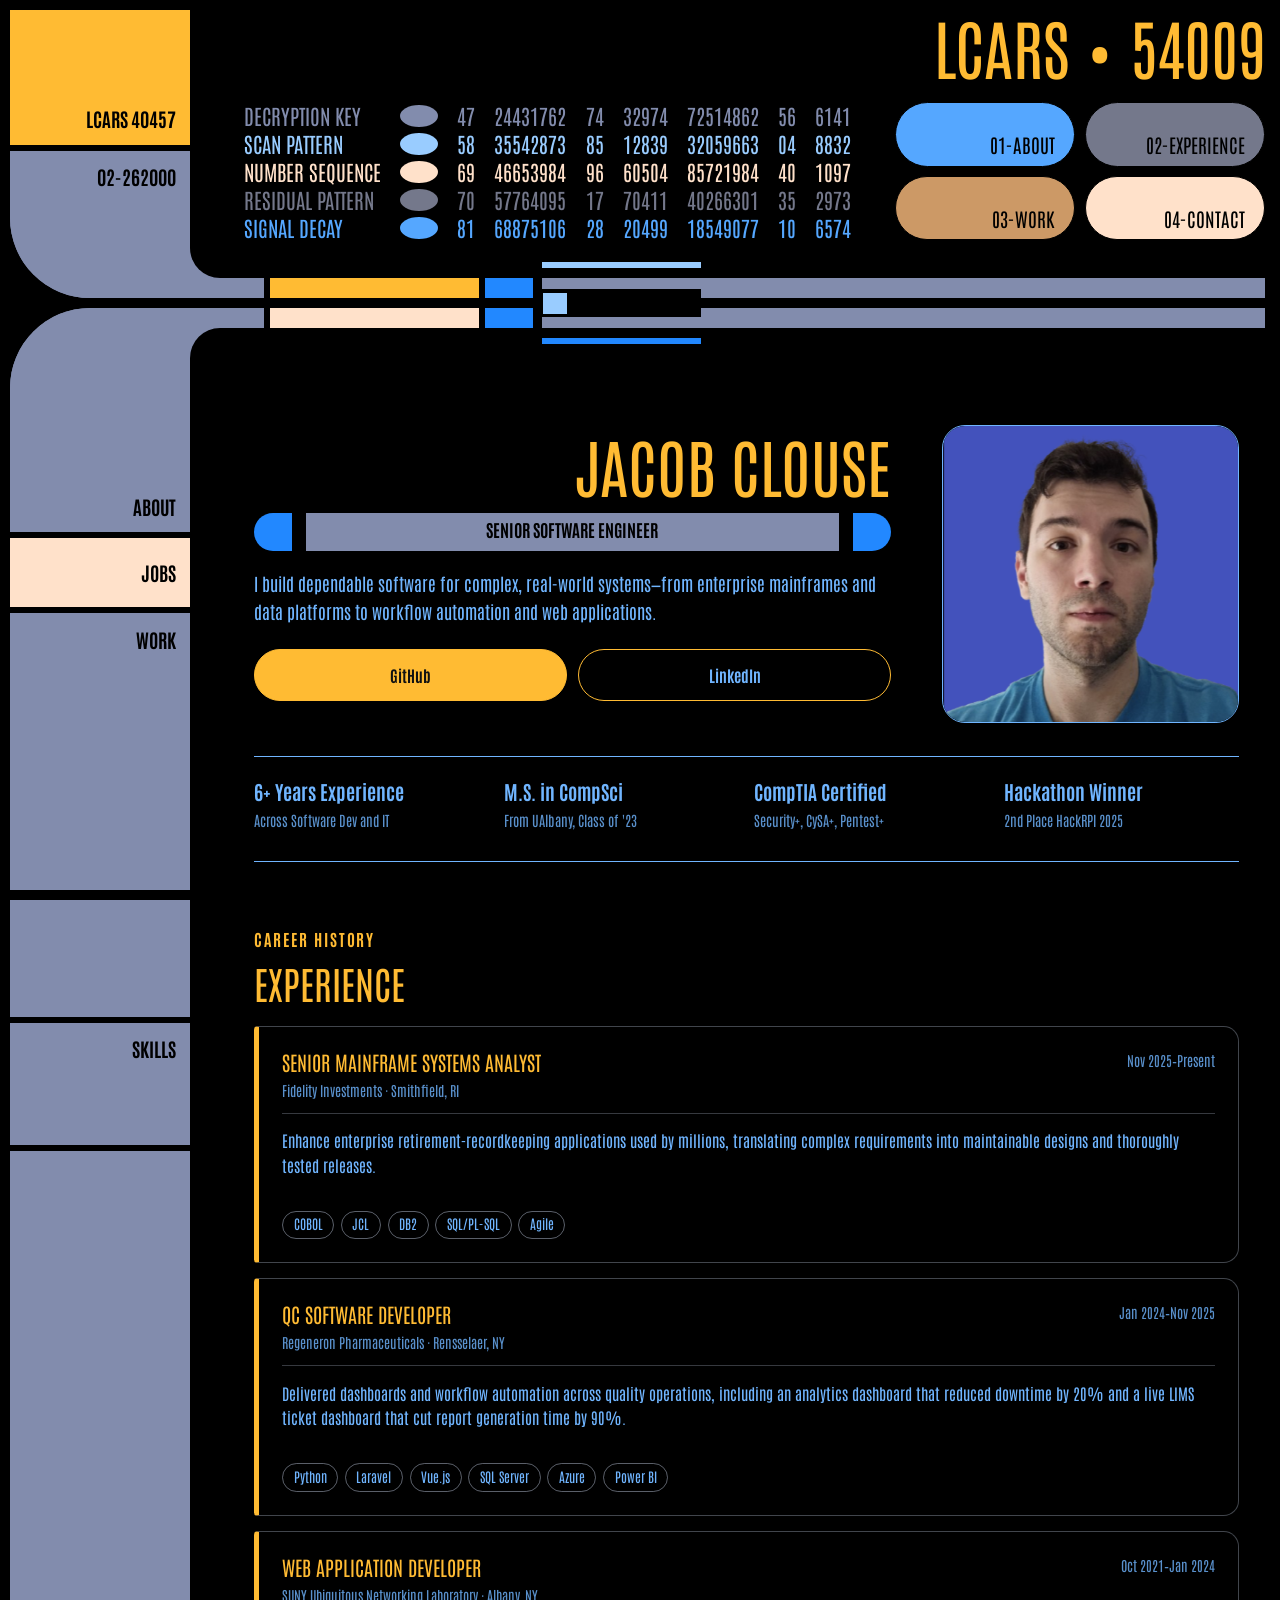
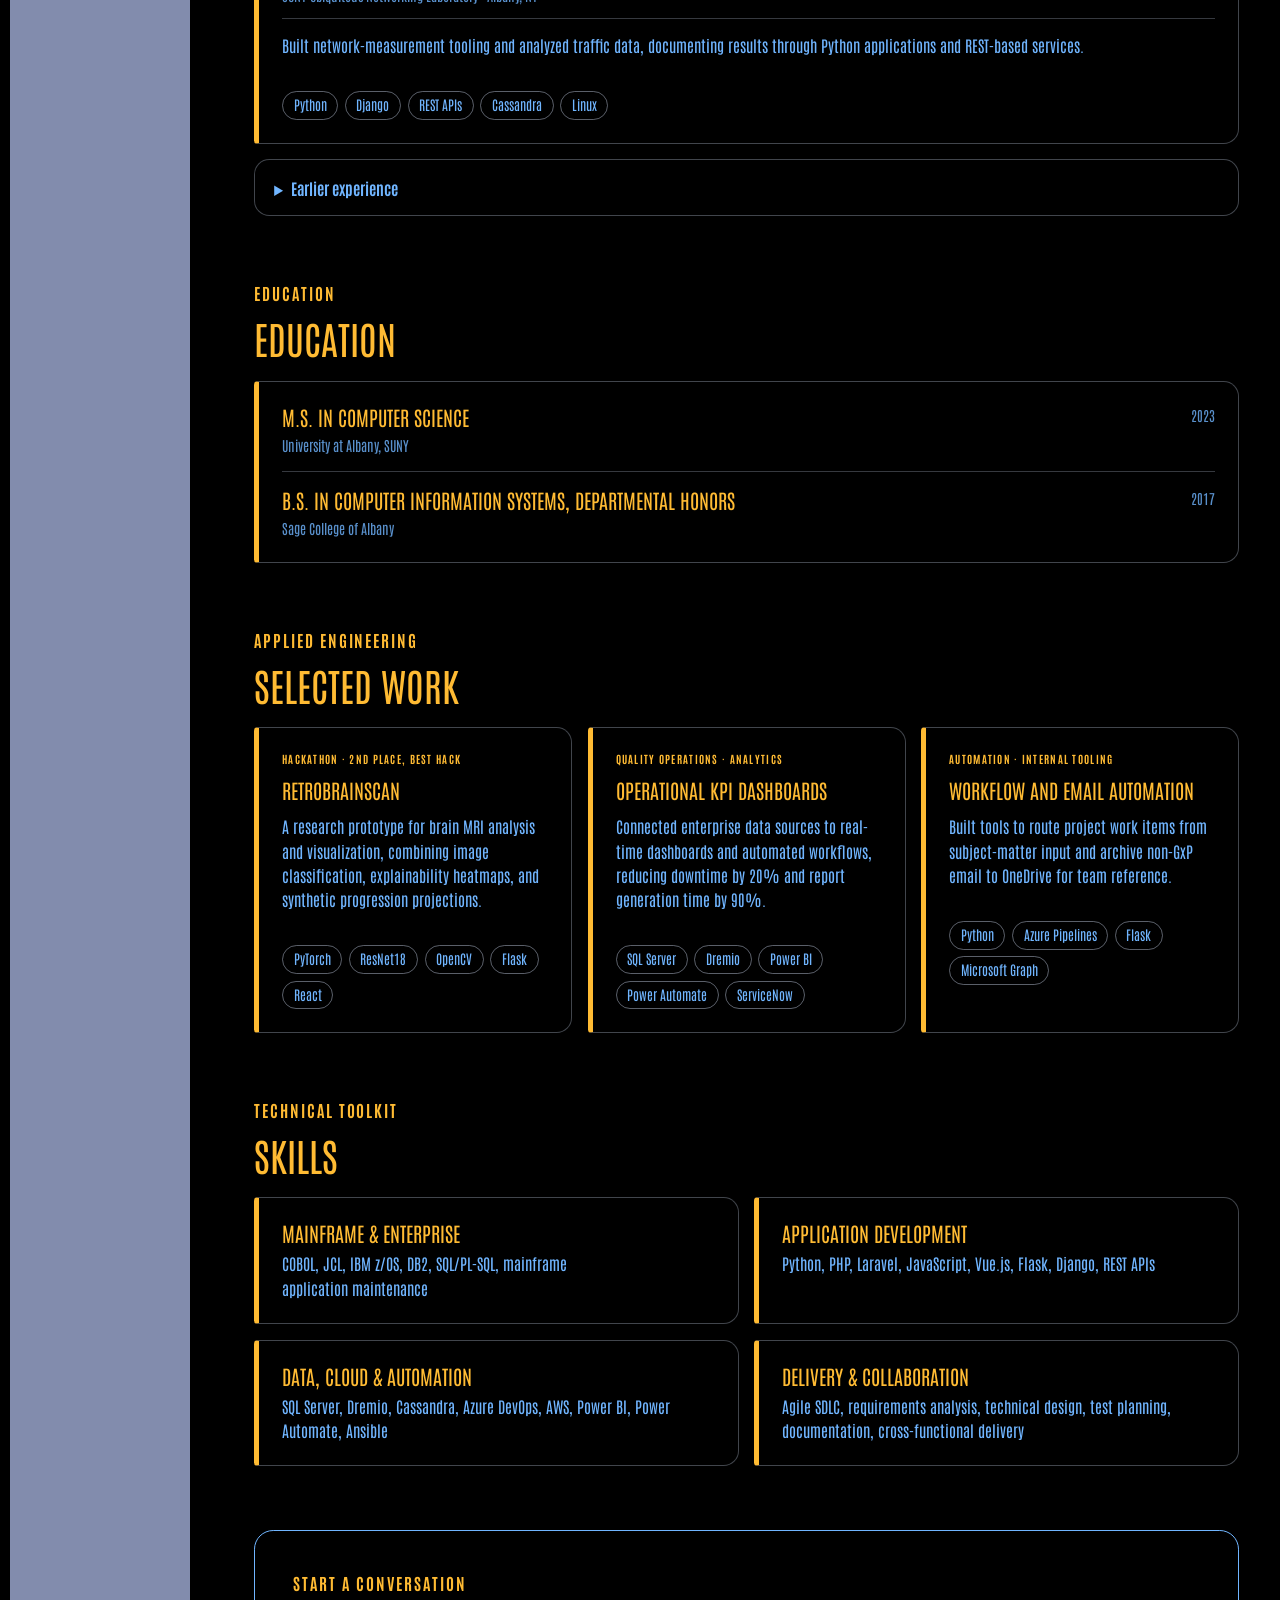
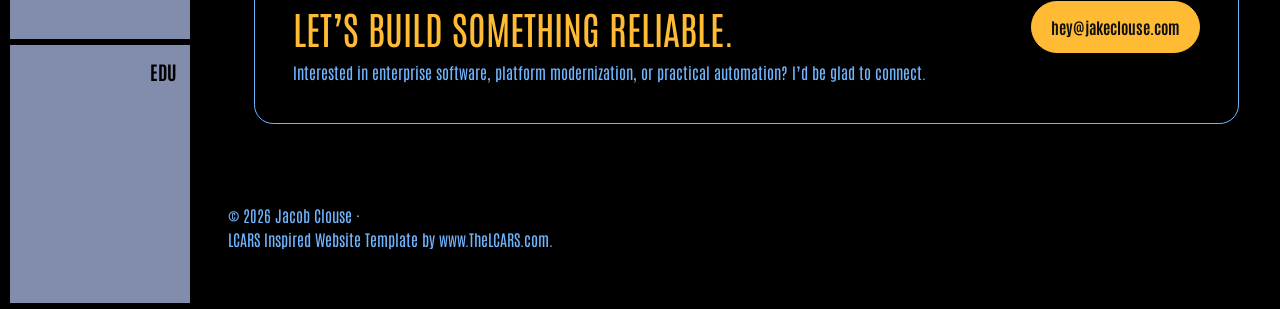
==== index.html @ 36fe7a9e "added lcars template info to the website" ====
<!DOCTYPE html>
<html lang="en">
<head>
	<meta charset="utf-8">
	<meta name="viewport" content="width=device-width, initial-scale=1.0, viewport-fit=cover">
	<meta name="description" content="Jacob Clouse is a software engineer specializing in enterprise mainframe systems, full-stack applications, and workflow automation.">
	<meta name="format-detection" content="telephone=no">
	<meta name="format-detection" content="date=no">
	<title>Jacob Clouse | Senior Software Engineer</title>
</head>
<body>
	<main id="portfolio-loading" aria-live="polite">
		<p>Loading portfolio…</p>
	</main>
	<script>
		// Choose a theme: classic, lower-decks, lower-decks-padd, nemesis-blue, picard, or voyager.
		// const ACTIVE_THEME = "nemesis-blue";
		const ACTIVE_THEME = "voyager";

		const THEMES = {
			classic: "assets/classic.html",
			"lower-decks": "assets/lower-decks.html",
			"lower-decks-padd": "assets/lower-decks-padd.html",
			"nemesis-blue": "assets/nemesis-blue.html",
			picard: "assets/picard.html",
			voyager: "assets/voyager.html"
		};


		const portfolioContent = `
			<div class="portfolio">
				<section class="portfolio-hero" id="about" aria-labelledby="portfolio-title">
					<div class="portfolio-hero-copy">
						<h1 id="portfolio-title">Jacob Clouse</h1>
						<div class="lcars-text-bar portfolio-identity-bar">
							<h3> Senior Software Engineer </h3>
						</div>
						<p class="portfolio-lede">I build dependable software for complex, real-world systems—from enterprise mainframes and data platforms to workflow automation and web applications.</p>
						<div class="portfolio-actions">
							<a class="portfolio-action" href="https://github.com/jacobpclouse" target="_blank" rel="noopener noreferrer">GitHub</a>
							<a class="portfolio-action portfolio-action-secondary" href="https://www.linkedin.com/in/jpclouse" target="_blank" rel="noopener noreferrer">LinkedIn</a>
						</div>
					</div>
					<aside class="portfolio-profile" aria-label="Portrait">
						<img src="assets/my_headshot_photo.png" alt="Portrait of Jacob Clouse">
					</aside>
				</section>

				<section class="portfolio-metrics" aria-label="Selected impact">
					<div><strong>6+ Years Experience</strong><span>Across Software Dev and IT</span></div>
					<div><strong>M.S. in CompSci</strong><span>From UAlbany, Class of '23</span></div>
					<div><strong>CompTIA Certified</strong><span>Security+, CySA+, Pentest+</span></div>
					<div><strong>Hackathon Winner</strong><span>2nd Place HackRPI 2025</span></div>
				</section>


				<section class="portfolio-section" id="experience" aria-labelledby="experience-title">
					<p class="portfolio-kicker">Career history</p>
					<h2 id="experience-title">Experience</h2>
					<div class="portfolio-timeline">
						<article class="portfolio-card">
							<div class="portfolio-card-heading">
								<div><h3>Senior Mainframe Systems Analyst</h3><p class="portfolio-organization">Fidelity Investments · Smithfield, RI</p></div>
								<p class="portfolio-date">Nov 2025–Present</p>
							</div>
							<p>Enhance enterprise retirement-recordkeeping applications used by millions, translating complex requirements into maintainable designs and thoroughly tested releases.</p>
							<ul class="portfolio-tags"><li>COBOL</li><li>JCL</li><li>DB2</li><li>SQL/PL-SQL</li><li>Agile</li></ul>
						</article>
						<article class="portfolio-card">
							<div class="portfolio-card-heading">
								<div><h3>QC Software Developer</h3><p class="portfolio-organization">Regeneron Pharmaceuticals · Rensselaer, NY</p></div>
								<p class="portfolio-date">Jan 2024–Nov 2025</p>
							</div>
							<p>Delivered dashboards and workflow automation across quality operations, including an analytics dashboard that reduced downtime by 20% and a live LIMS ticket dashboard that cut report generation time by 90%.</p>
							<ul class="portfolio-tags"><li>Python</li><li>Laravel</li><li>Vue.js</li><li>SQL Server</li><li>Azure</li><li>Power BI</li></ul>
						</article>
						<article class="portfolio-card">
							<div class="portfolio-card-heading">
								<div><h3>Web Application Developer</h3><p class="portfolio-organization">SUNY Ubiquitous Networking Laboratory · Albany, NY</p></div>
								<p class="portfolio-date">Oct 2021–Jan 2024</p>
							</div>
							<p>Built network-measurement tooling and analyzed traffic data, documenting results through Python applications and REST-based services.</p>
							<ul class="portfolio-tags"><li>Python</li><li>Django</li><li>REST APIs</li><li>Cassandra</li><li>Linux</li></ul>
						</article>
						<details class="portfolio-more">
							<summary>Earlier experience</summary>
							<div class="portfolio-card">
								<div class="portfolio-card-heading">
									<div><h3>Systems Software Developer (ITS2)</h3><p class="portfolio-organization">New York State Office of Information Technology · Albany, NY</p></div>
									<p class="portfolio-date">Jan 2022–Jan 2023</p>
								</div>
								<p>Maintained IBM mainframe applications supporting DMV services, including a public-facing application serving up to 20,000 daily users.</p>
								<ul class="portfolio-tags"><li>IBM Mainframe</li><li>COBOL</li><li>Requirements</li><li>Testing</li></ul>
							</div>
							<div class="portfolio-card">
								<div class="portfolio-card-heading">
									<div><h3>QC Analytical Sciences Intern</h3><p class="portfolio-organization">Regeneron Pharmaceuticals · Rensselaer, NY</p></div>
									<p class="portfolio-date">May 2023–Aug 2023</p>
								</div>
								<p>Prototyped process-space visualization and secure data-access workflows integrating APIs, Python, Flask, and Unreal Engine.</p>
								<ul class="portfolio-tags"><li>Python</li><li>Flask</li><li>Unreal Engine</li><li>REST APIs</li></ul>
							</div>
							<div class="portfolio-card">
								<div class="portfolio-card-heading">
									<div><h3>Information Technology Specialist</h3><p class="portfolio-organization">Russell Sage Colleges · Troy, NY</p></div>
									<p class="portfolio-date">Feb 2020–Aug 2021</p>
								</div>
								<p>Automated campus software deployments and supported college web development, technical documentation, and service operations.</p>
								<ul class="portfolio-tags"><li>Ansible</li><li>Laravel</li><li>PHP</li><li>Technical support</li></ul>
							</div>
						</details>
					</div>
				</section>

				<section class="portfolio-section portfolio-education" id="education" aria-labelledby="education-title">
					<p class="portfolio-kicker">Education</p>
					<h2 id="education-title">Education</h2>
					<div class="portfolio-card">
						<div class="portfolio-card-heading"><div><h3>M.S. in Computer Science</h3><p class="portfolio-organization">University at Albany, SUNY</p></div><p class="portfolio-date">2023</p></div>
						<div class="portfolio-card-heading"><div><h3>B.S. in Computer Information Systems, Departmental Honors</h3><p class="portfolio-organization">Sage College of Albany</p></div><p class="portfolio-date">2017</p></div>
					</div>
				</section>

				<section class="portfolio-section" id="selected-work" aria-labelledby="work-title">
					<p class="portfolio-kicker">Applied engineering</p>
					<h2 id="work-title">Selected work</h2>
					<div class="portfolio-project-grid">
						<article class="portfolio-card portfolio-project">
							<p class="portfolio-project-type">Hackathon · 2nd Place, Best Hack</p>
							<h3>RetroBrainScan</h3>
							<p>A research prototype for brain MRI analysis and visualization, combining image classification, explainability heatmaps, and synthetic progression projections.</p>
							<ul class="portfolio-tags"><li>PyTorch</li><li>ResNet18</li><li>OpenCV</li><li>Flask</li><li>React</li></ul>
						</article>
						<article class="portfolio-card portfolio-project">
							<p class="portfolio-project-type">Quality operations · Analytics</p>
							<h3>Operational KPI dashboards</h3>
							<p>Connected enterprise data sources to real-time dashboards and automated workflows, reducing downtime by 20% and report generation time by 90%.</p>
							<ul class="portfolio-tags"><li>SQL Server</li><li>Dremio</li><li>Power BI</li><li>Power Automate</li><li>ServiceNow</li></ul>
						</article>
						<article class="portfolio-card portfolio-project">
							<p class="portfolio-project-type">Automation · Internal tooling</p>
							<h3>Workflow and email automation</h3>
							<p>Built tools to route project work items from subject-matter input and archive non-GxP email to OneDrive for team reference.</p>
							<ul class="portfolio-tags"><li>Python</li><li>Azure Pipelines</li><li>Flask</li><li>Microsoft Graph</li></ul>
						</article>
					</div>
				</section>

				<section class="portfolio-section" id="skills" aria-labelledby="skills-title">
					<p class="portfolio-kicker">Technical toolkit</p>
					<h2 id="skills-title">Skills</h2>
					<div class="portfolio-skill-grid">
						<div class="portfolio-card"><h3>Mainframe &amp; enterprise</h3><p>COBOL, JCL, IBM z/OS, DB2, SQL/PL-SQL, mainframe application maintenance</p></div>
						<div class="portfolio-card"><h3>Application development</h3><p>Python, PHP, Laravel, JavaScript, Vue.js, Flask, Django, REST APIs</p></div>
						<div class="portfolio-card"><h3>Data, cloud &amp; automation</h3><p>SQL Server, Dremio, Cassandra, Azure DevOps, AWS, Power BI, Power Automate, Ansible</p></div>
						<div class="portfolio-card"><h3>Delivery &amp; collaboration</h3><p>Agile SDLC, requirements analysis, technical design, test planning, documentation, cross-functional delivery</p></div>
					</div>
				</section>

				<section class="portfolio-contact" id="contact" aria-labelledby="contact-title">
					<div><p class="portfolio-kicker">Start a conversation</p><h2 id="contact-title">Let’s build something reliable.</h2><p>Interested in enterprise software, platform modernization, or practical automation? I’d be glad to connect.</p></div>
					<a class="portfolio-action" href="mailto:hey@jakeclouse.com">hey@jakeclouse.com</a>
				</section>
			</div>
		`;

		function createAnchor(className, label, target) {
			const link = document.createElement("a");
			link.className = className;
			link.href = `#${target}`;
			link.textContent = label;
			return link;
		}

		function prepareTheme(template) {
			const stylesheet = template.head.querySelector('link[rel="stylesheet"]');
			const main = template.body.querySelector("main");
			const themeUrl = new URL(THEMES[ACTIVE_THEME], document.baseURI);
			if (!stylesheet || !main) {
				throw new Error(`The selected theme "${ACTIVE_THEME}" is missing its stylesheet or main content region.`);
			}

			document.title = "Jacob Clouse | Software Engineer";
			const themeStylesheet = document.createElement("link");
			themeStylesheet.rel = "stylesheet";
			themeStylesheet.href = new URL(stylesheet.getAttribute("href"), themeUrl).href;
			document.head.append(themeStylesheet);

			const portfolioStylesheet = document.createElement("link");
			portfolioStylesheet.rel = "stylesheet";
			portfolioStylesheet.href = "assets/portfolio.css";
			document.head.append(portfolioStylesheet);

			for (const element of template.body.querySelectorAll("audio[src], img[src]")) {
				element.src = new URL(element.getAttribute("src"), themeUrl).href;
			}

			main.innerHTML = portfolioContent;
			template.body.id = "top";

			const topNavigation = template.body.querySelector("nav");
			if (topNavigation) {
				topNavigation.classList.add("portfolio-nav");
				topNavigation.setAttribute("aria-label", "Portfolio sections");
				const navigationItems = [
					["01-ABOUT", "about"],
					["02-EXPERIENCE", "experience"],
					["03-WORK", "selected-work"],
					["04-CONTACT", "contact"]
				];
				topNavigation.replaceChildren(
					...navigationItems.map(([label, target], index) => {
						const animationClass = index === 0 || index === 1 || index === 3 ? " animation-on" : "";
						return createAnchor(`nav-${index + 1}${animationClass}`, label, target);
					})
				);
			}

			const sidebarLinks = [
				[".panel-3", "ABOUT", "about"],
				[".panel-4", "JOBS", "experience"],
				[".panel-5", "WORK", "selected-work"],
				[".panel-6", "SKILLS", "skills"],
				[".panel-7", "EDU", "education"],
				[".panel-8", "CONTACT", "contact"]
			];
			for (const [selector, label, target] of sidebarLinks) {
				const button = template.body.querySelector(selector);
				if (button) {
					button.replaceWith(createAnchor(button.className, label, target));
				}
			}

			for (const button of template.body.querySelectorAll("button")) {
				button.removeAttribute("onclick");
				if (button.id !== "topBtn") {
					button.tabIndex = -1;
					button.setAttribute("aria-hidden", "true");
				}
			}
			const topButton = template.body.querySelector("#topBtn");
			if (topButton) {
				topButton.type = "button";
				topButton.addEventListener("click", () => window.scrollTo({ top: 0, behavior: "smooth" }));
			}

			const footer = template.body.querySelector("footer");
			if (footer) {
				for (const text of footer.querySelectorAll("*")) {
					for (const node of text.childNodes) {
						if (node.nodeType === Node.TEXT_NODE && /Content\s*©?\s*2026/i.test(node.textContent)) {
							node.textContent = "© 2026 Jacob Clouse · ";
						}
					}
				}
				for (const node of footer.childNodes) {
					if (node.nodeType === Node.TEXT_NODE && /Content\s*©?\s*2026/i.test(node.textContent)) {
						node.textContent = "© 2026 Jacob Clouse · ";
					}
				}
			}

			for (const script of template.body.querySelectorAll("script")) {
				script.remove();
			}
			document.body.replaceWith(template.body);
			return template;
		}

		async function loadPortfolio() {
			if (!Object.hasOwn(THEMES, ACTIVE_THEME)) {
				throw new Error(`Unknown theme "${ACTIVE_THEME}". Choose one of: ${Object.keys(THEMES).join(", ")}.`);
			}

			const response = await fetch(THEMES[ACTIVE_THEME]);
			if (!response.ok) {
				throw new Error(`Could not load ${THEMES[ACTIVE_THEME]} (HTTP ${response.status}).`);
			}
			const source = await response.text();
			const template = new DOMParser().parseFromString(source, "text/html");
			const sourceScript = template.querySelector("script[src]");
			prepareTheme(template);

			if (sourceScript) {
				const script = document.createElement("script");
				script.src = new URL(sourceScript.getAttribute("src"), new URL(THEMES[ACTIVE_THEME], document.baseURI)).href;
				script.async = false;
				document.body.append(script);
			}
		}

		loadPortfolio().catch((error) => {
			console.error("Portfolio could not be initialized.", error);
			const errorMain = document.createElement("main");
			errorMain.className = "portfolio-load-error";
			const heading = document.createElement("h1");
			heading.textContent = "Portfolio unavailable";
			const message = document.createElement("p");
			message.textContent = error.message;
			const instructions = document.createElement("p");
			instructions.textContent = "Open this site through a local web server (not directly as a file) and confirm the selected theme file is present.";
			errorMain.append(heading, message, instructions);
			document.body.replaceChildren(errorMain);
		});
	</script>
</body>
</html>
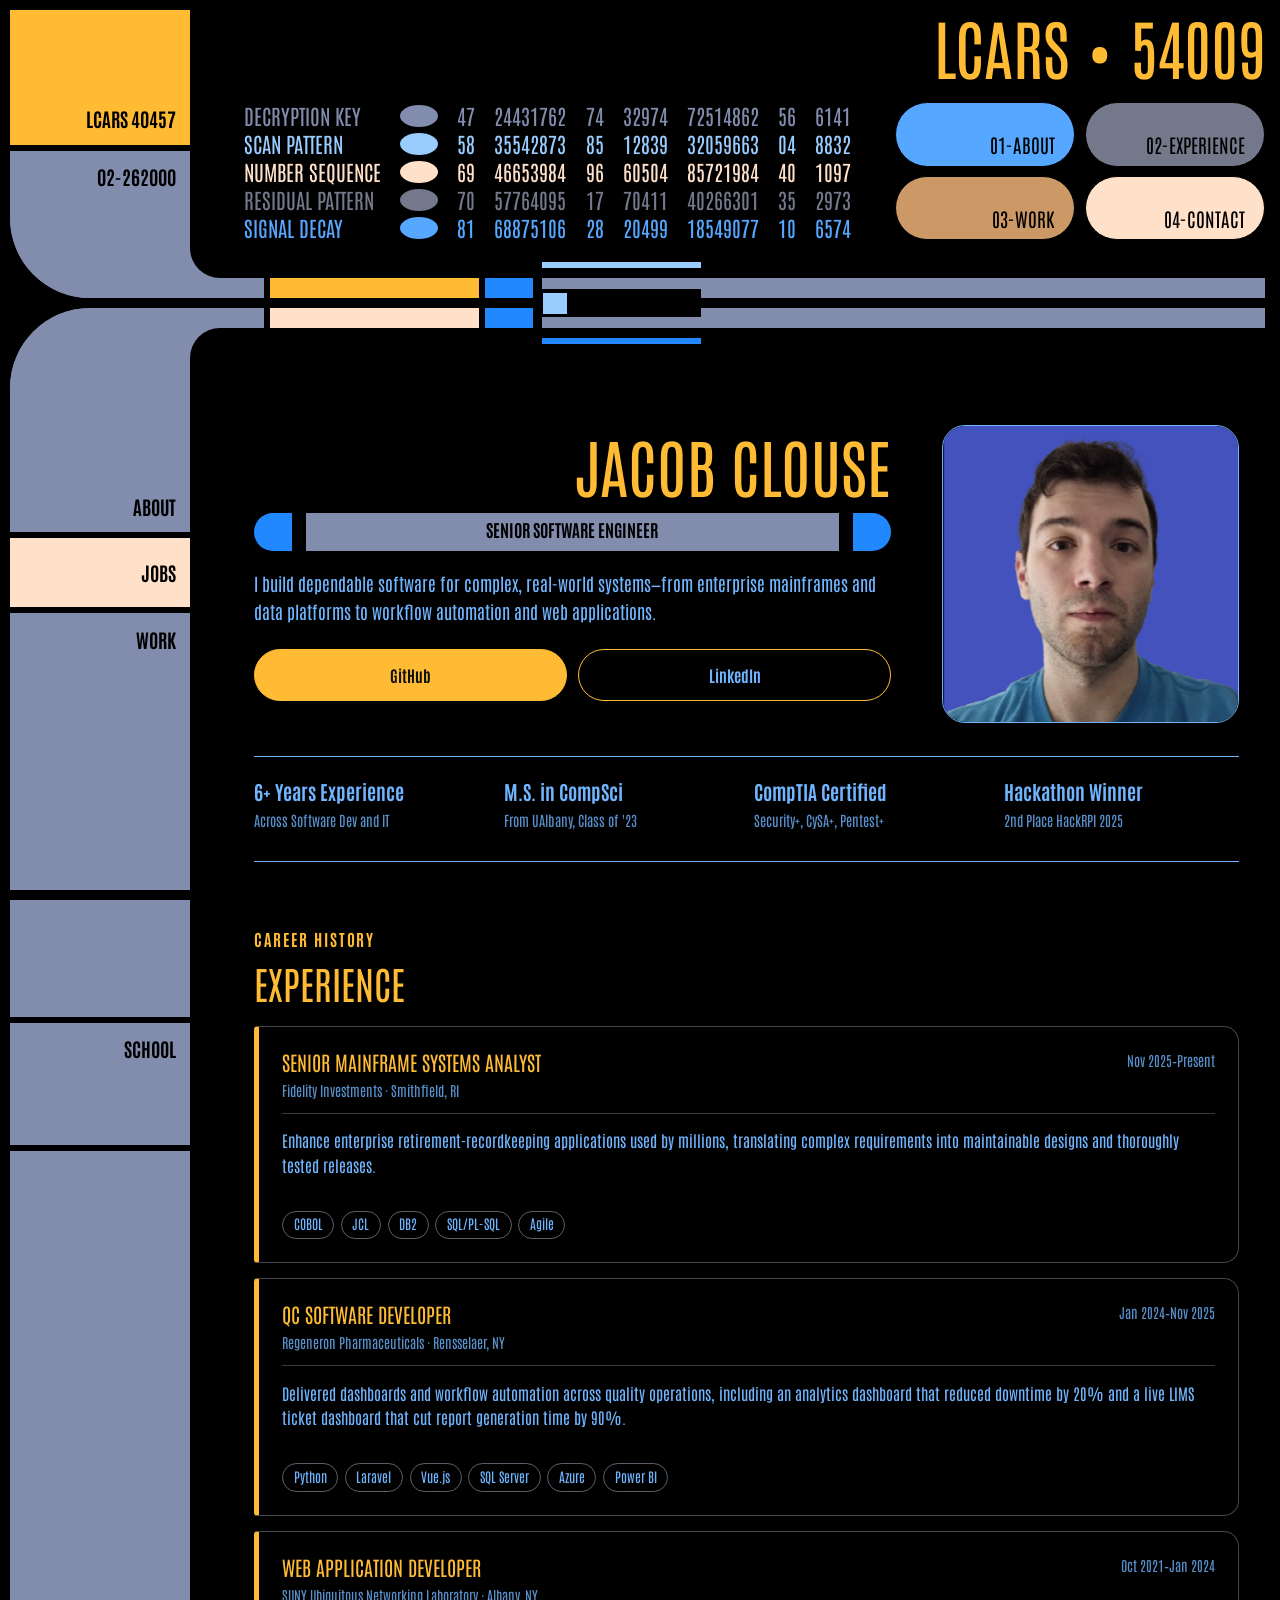
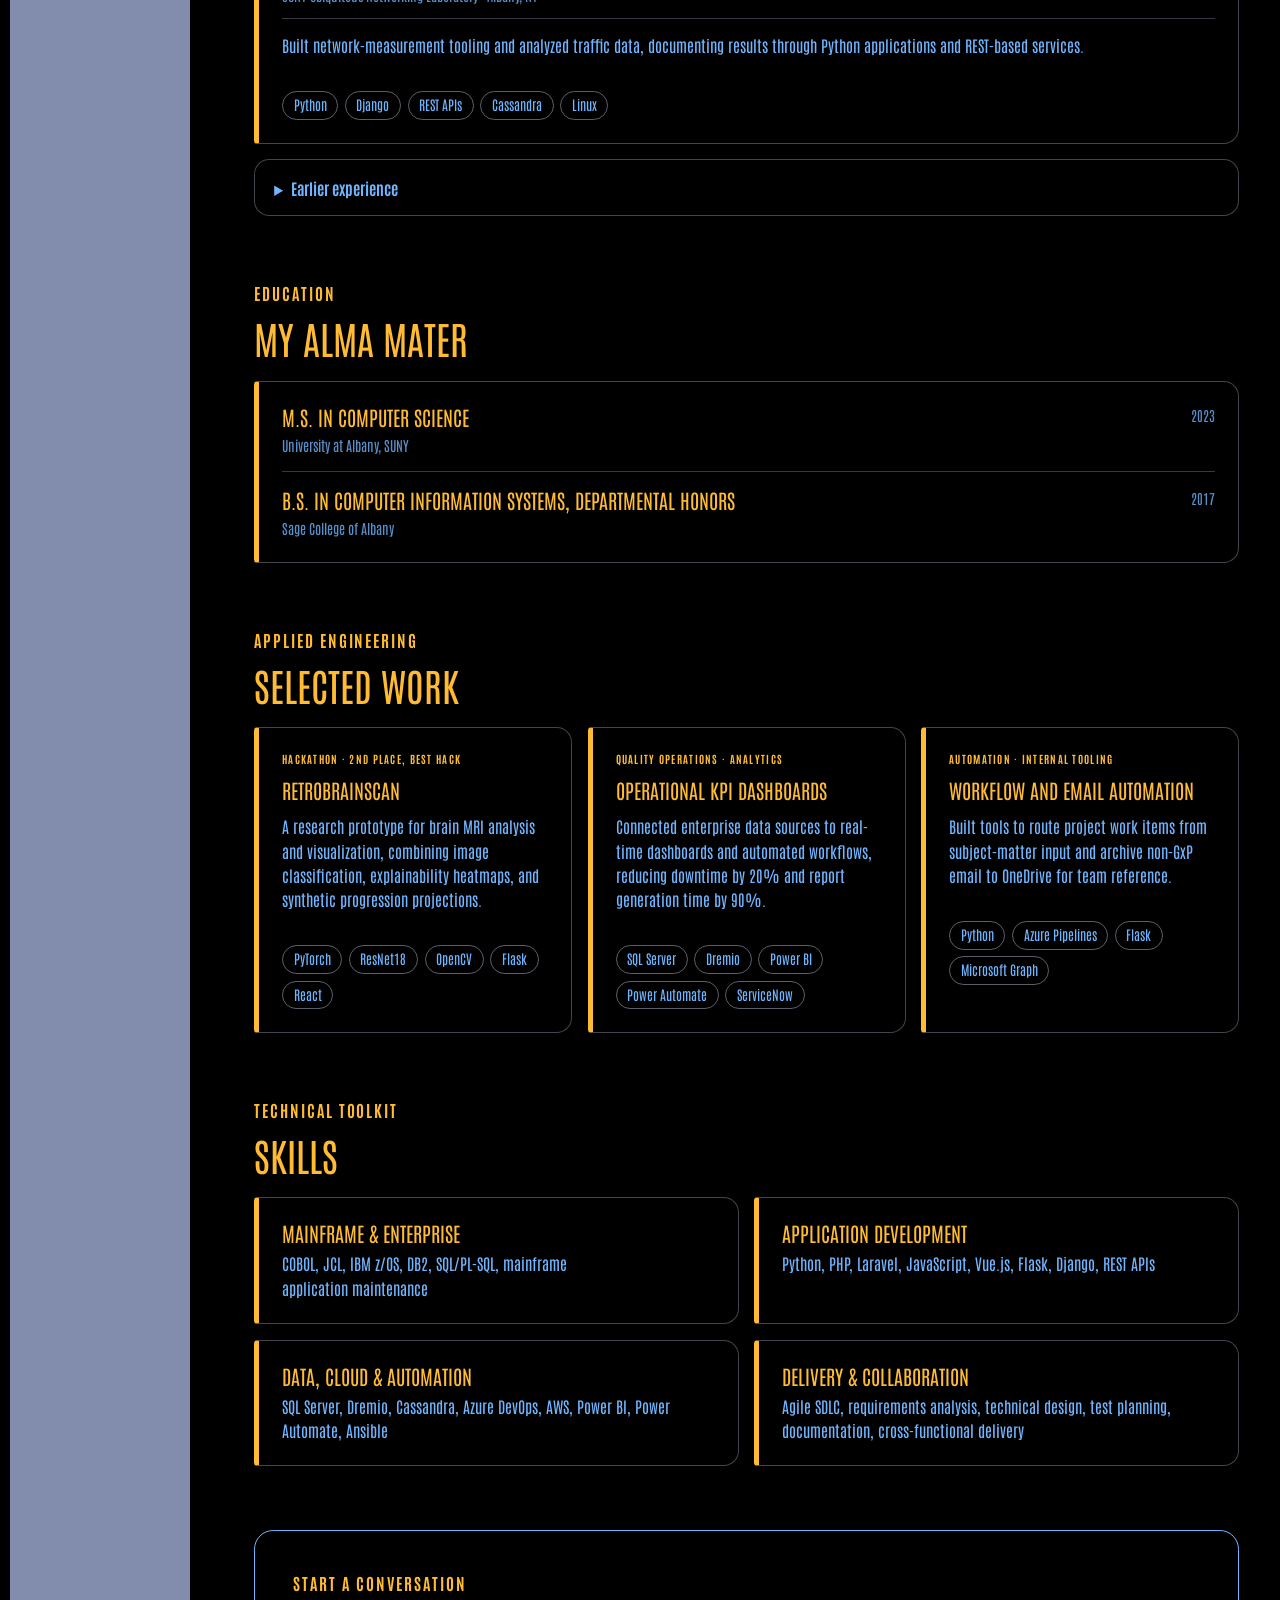
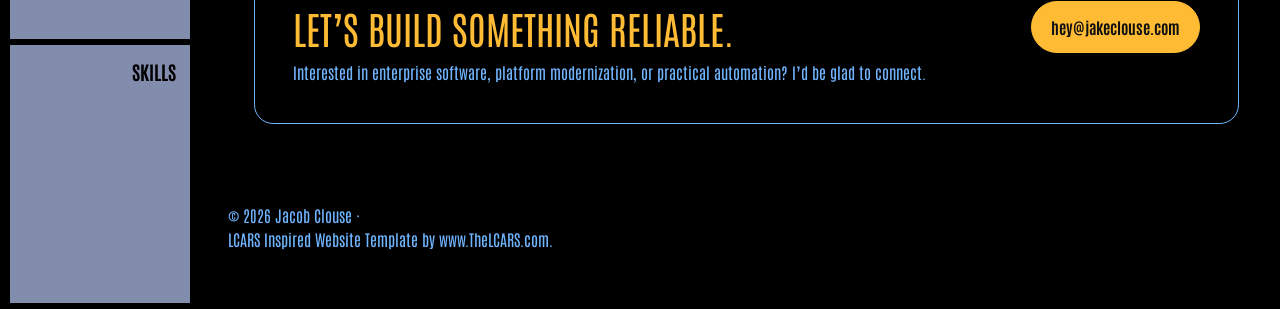
==== commit a0e83e4d: "fixed the education and skills sections" ====
--- a/index.html
+++ b/index.html
@@ -114,7 +114,7 @@
 
 				<section class="portfolio-section portfolio-education" id="education" aria-labelledby="education-title">
 					<p class="portfolio-kicker">Education</p>
-					<h2 id="education-title">Education</h2>
+					<h2 id="education-title">My Alma Mater</h2>
 					<div class="portfolio-card">
 						<div class="portfolio-card-heading"><div><h3>M.S. in Computer Science</h3><p class="portfolio-organization">University at Albany, SUNY</p></div><p class="portfolio-date">2023</p></div>
 						<div class="portfolio-card-heading"><div><h3>B.S. in Computer Information Systems, Departmental Honors</h3><p class="portfolio-organization">Sage College of Albany</p></div><p class="portfolio-date">2017</p></div>
@@ -220,8 +220,8 @@
 				[".panel-3", "ABOUT", "about"],
 				[".panel-4", "JOBS", "experience"],
 				[".panel-5", "WORK", "selected-work"],
-				[".panel-6", "SKILLS", "skills"],
-				[".panel-7", "EDU", "education"],
+				[".panel-6", "SCHOOL", "education"],
+				[".panel-7", "SKILLS", "skills"],
 				[".panel-8", "CONTACT", "contact"]
 			];
 			for (const [selector, label, target] of sidebarLinks) {
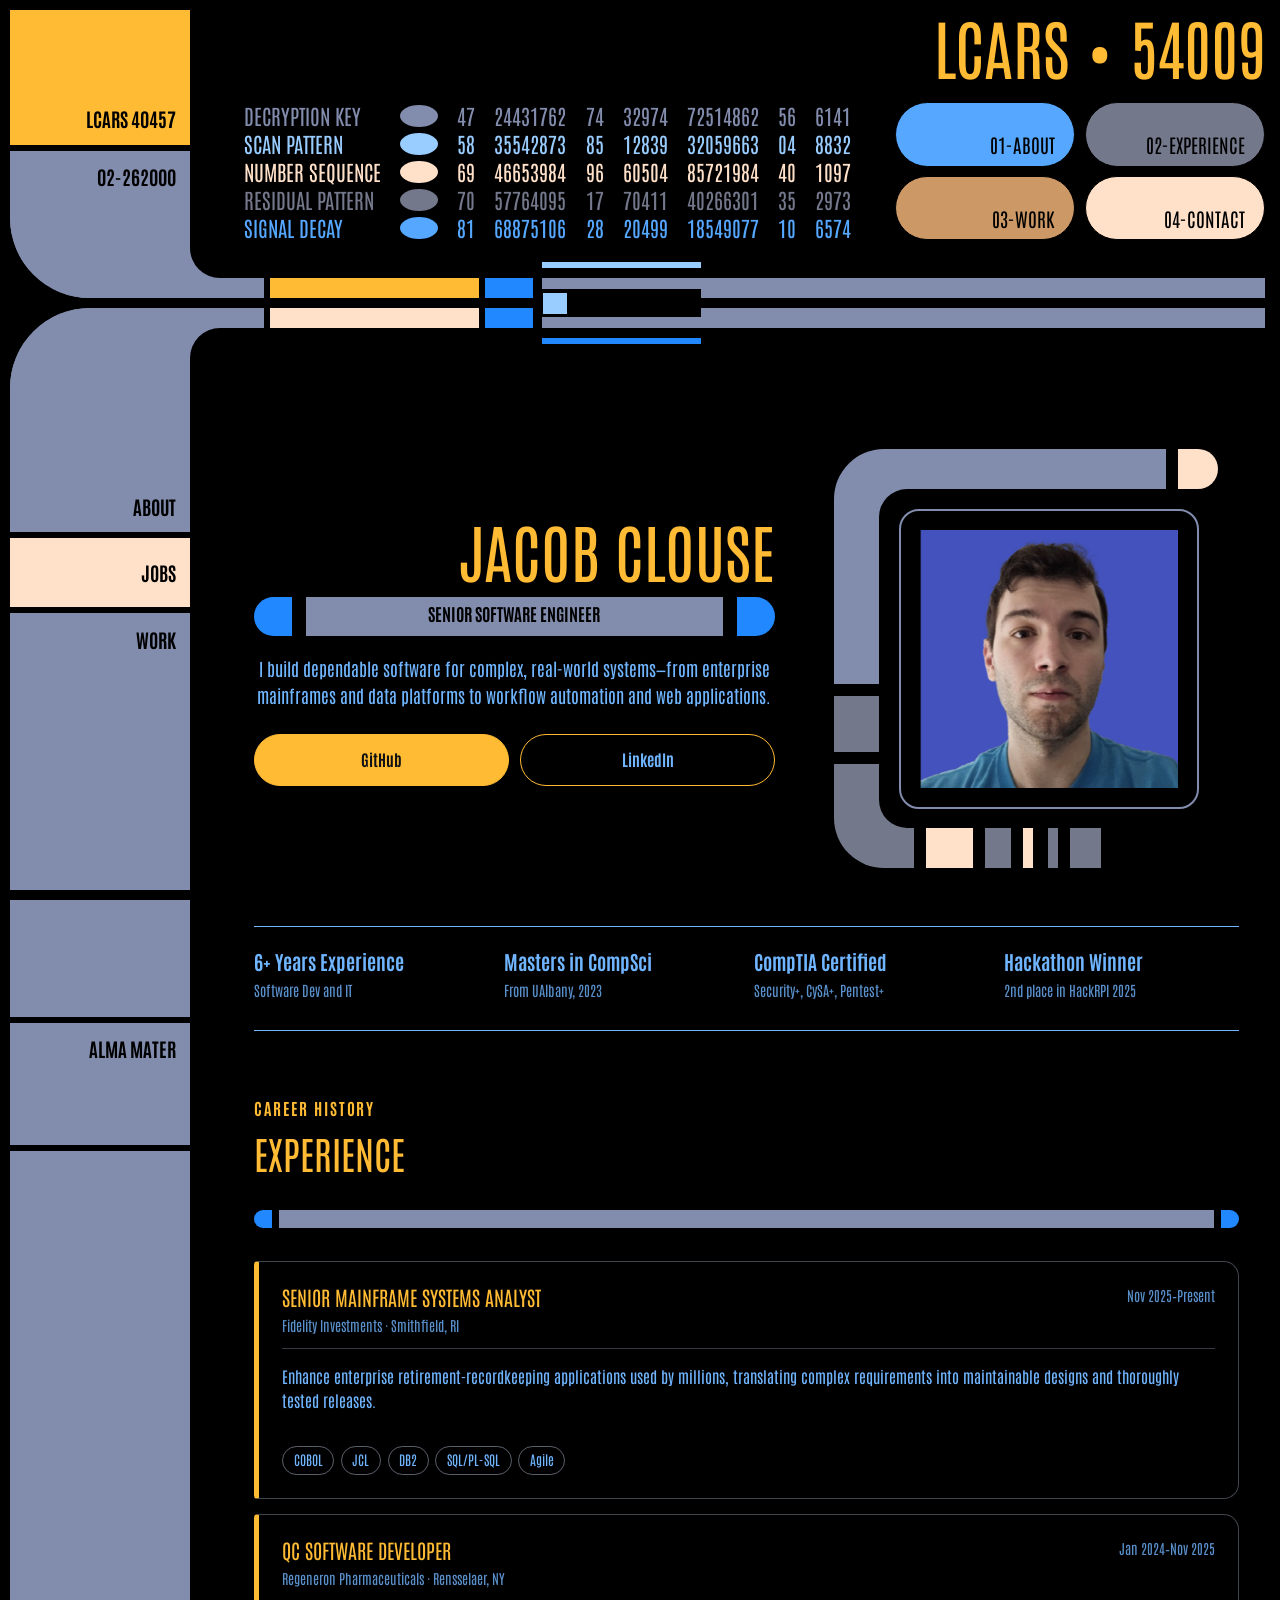
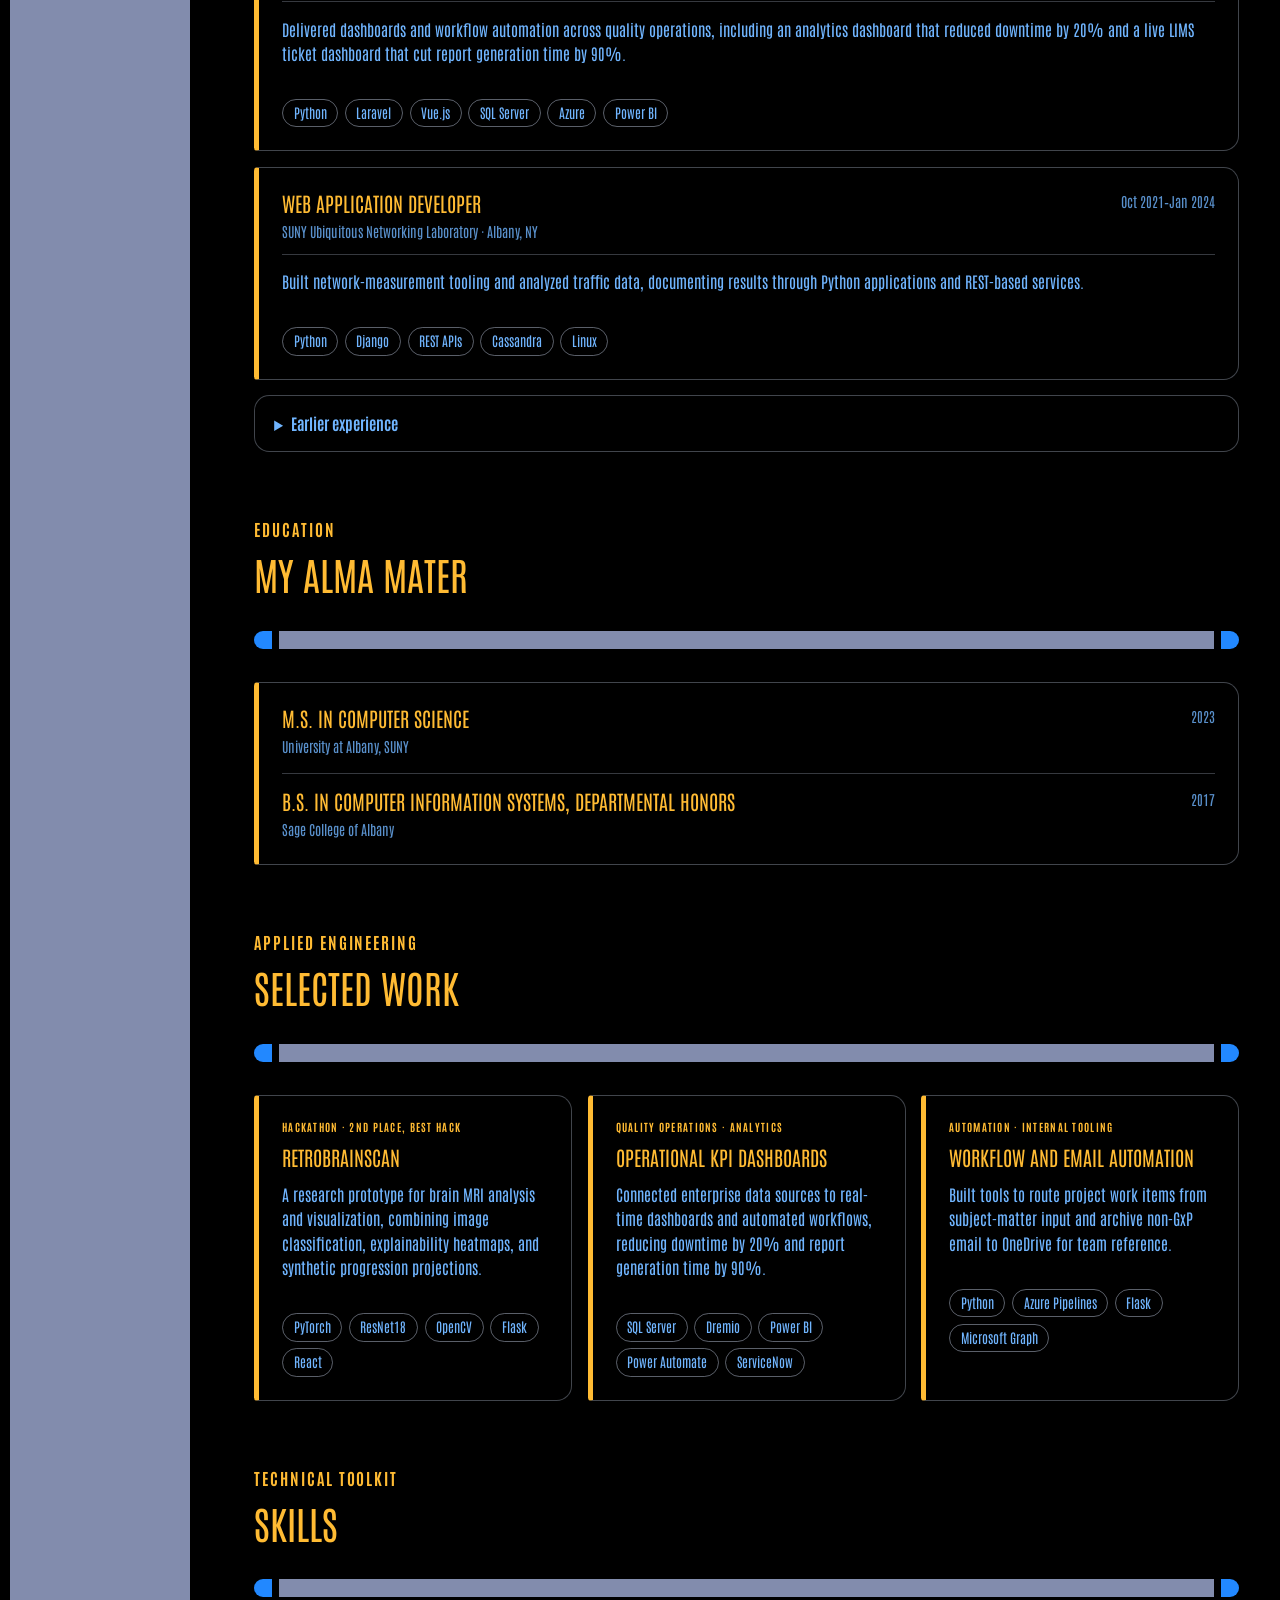
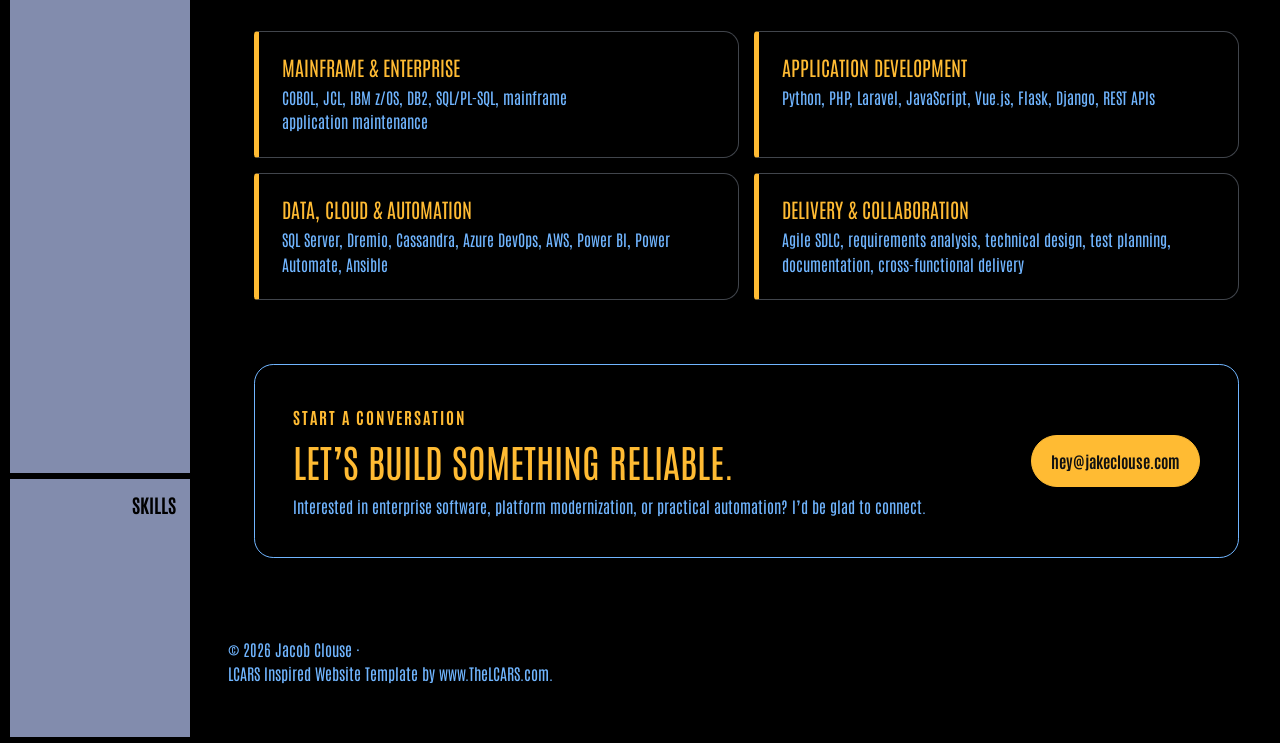
==== commit a1bc6b9a: "adjusted the website more" ====
--- a/index.html
+++ b/index.html
@@ -1,13 +1,16 @@
 <!DOCTYPE html>
 <html lang="en">
+
 <head>
 	<meta charset="utf-8">
 	<meta name="viewport" content="width=device-width, initial-scale=1.0, viewport-fit=cover">
-	<meta name="description" content="Jacob Clouse is a software engineer specializing in enterprise mainframe systems, full-stack applications, and workflow automation.">
+	<meta name="description"
+		content="Jacob Clouse is a software engineer specializing in enterprise mainframe systems, full-stack applications, and workflow automation.">
 	<meta name="format-detection" content="telephone=no">
 	<meta name="format-detection" content="date=no">
 	<title>Jacob Clouse | Senior Software Engineer</title>
 </head>
+
 <body>
 	<main id="portfolio-loading" aria-live="polite">
 		<p>Loading portfolio…</p>
@@ -30,33 +33,51 @@
 		const portfolioContent = `
 			<div class="portfolio">
 				<section class="portfolio-hero" id="about" aria-labelledby="portfolio-title">
-					<div class="portfolio-hero-copy">
-						<h1 id="portfolio-title">Jacob Clouse</h1>
-						<div class="lcars-text-bar portfolio-identity-bar">
-							<h3> Senior Software Engineer </h3>
+					<div class="portfolio-hero-content">
+						<div class="portfolio-hero-copy">
+							<h1 id="portfolio-title">Jacob Clouse</h1>
+							<div class="lcars-text-bar portfolio-identity-bar">
+		 					<h3> Senior Software Engineer </h3>
+		 					</div>
+							<p class="portfolio-lede">I build dependable software for complex, real-world systems—from enterprise mainframes and data platforms to workflow automation and web applications.</p>
+							<div class="portfolio-actions">
+								<a class="portfolio-action" href="https://github.com/jacobpclouse" target="_blank" rel="noopener noreferrer">GitHub</a>
+								<a class="portfolio-action portfolio-action-secondary" href="https://www.linkedin.com/in/jpclouse" target="_blank" rel="noopener noreferrer">LinkedIn</a>
+							</div>
 						</div>
-						<p class="portfolio-lede">I build dependable software for complex, real-world systems—from enterprise mainframes and data platforms to workflow automation and web applications.</p>
-						<div class="portfolio-actions">
-							<a class="portfolio-action" href="https://github.com/jacobpclouse" target="_blank" rel="noopener noreferrer">GitHub</a>
-							<a class="portfolio-action portfolio-action-secondary" href="https://www.linkedin.com/in/jpclouse" target="_blank" rel="noopener noreferrer">LinkedIn</a>
+						<div class="image-frame">
+							<div class="imgf-title">
+								<div class="h4-wrapper">
+								</div>
+							</div>
+							<div class="imgf-image-body">
+								<div class="image-holder">
+									<img src="assets/my_headshot_photo.png" alt="Portrait of Jacob Clouse">
+								</div>
+							</div>
+							<div class="imgf-base">
+								<div class="imgf-block-1"> </div>
+								<div class="imgf-block-2"> </div>
+								<div class="imgf-block-3"> </div>
+								<div class="imgf-block-4"> </div>
+								<div class="imgf-block-5"> </div>
+							</div>
 						</div>
 					</div>
-					<aside class="portfolio-profile" aria-label="Portrait">
-						<img src="assets/my_headshot_photo.png" alt="Portrait of Jacob Clouse">
-					</aside>
 				</section>
 
 				<section class="portfolio-metrics" aria-label="Selected impact">
-					<div><strong>6+ Years Experience</strong><span>Across Software Dev and IT</span></div>
-					<div><strong>M.S. in CompSci</strong><span>From UAlbany, Class of '23</span></div>
+					<div><strong>6+ Years Experience</strong><span>Software Dev and IT</span></div>
+					<div><strong>Masters in CompSci</strong><span>From UAlbany, 2023</span></div>
 					<div><strong>CompTIA Certified</strong><span>Security+, CySA+, Pentest+</span></div>
-					<div><strong>Hackathon Winner</strong><span>2nd Place HackRPI 2025</span></div>
+					<div><strong>Hackathon Winner</strong><span>2nd place in HackRPI 2025</span></div>
 				</section>
 
 
 				<section class="portfolio-section" id="experience" aria-labelledby="experience-title">
 					<p class="portfolio-kicker">Career history</p>
 					<h2 id="experience-title">Experience</h2>
+					<hr class="lcars-bar">
 					<div class="portfolio-timeline">
 						<article class="portfolio-card">
 							<div class="portfolio-card-heading">
@@ -112,18 +133,28 @@
 					</div>
 				</section>
 
+
+				
+
+
 				<section class="portfolio-section portfolio-education" id="education" aria-labelledby="education-title">
 					<p class="portfolio-kicker">Education</p>
 					<h2 id="education-title">My Alma Mater</h2>
+					<hr class="lcars-bar">
 					<div class="portfolio-card">
 						<div class="portfolio-card-heading"><div><h3>M.S. in Computer Science</h3><p class="portfolio-organization">University at Albany, SUNY</p></div><p class="portfolio-date">2023</p></div>
 						<div class="portfolio-card-heading"><div><h3>B.S. in Computer Information Systems, Departmental Honors</h3><p class="portfolio-organization">Sage College of Albany</p></div><p class="portfolio-date">2017</p></div>
 					</div>
 				</section>
 
+
+				
+
+
 				<section class="portfolio-section" id="selected-work" aria-labelledby="work-title">
 					<p class="portfolio-kicker">Applied engineering</p>
 					<h2 id="work-title">Selected work</h2>
+					<hr class="lcars-bar">
 					<div class="portfolio-project-grid">
 						<article class="portfolio-card portfolio-project">
 							<p class="portfolio-project-type">Hackathon · 2nd Place, Best Hack</p>
@@ -146,9 +177,14 @@
 					</div>
 				</section>
 
+
+				
+
+
 				<section class="portfolio-section" id="skills" aria-labelledby="skills-title">
 					<p class="portfolio-kicker">Technical toolkit</p>
 					<h2 id="skills-title">Skills</h2>
+					<hr class="lcars-bar">
 					<div class="portfolio-skill-grid">
 						<div class="portfolio-card"><h3>Mainframe &amp; enterprise</h3><p>COBOL, JCL, IBM z/OS, DB2, SQL/PL-SQL, mainframe application maintenance</p></div>
 						<div class="portfolio-card"><h3>Application development</h3><p>Python, PHP, Laravel, JavaScript, Vue.js, Flask, Django, REST APIs</p></div>
@@ -157,12 +193,26 @@
 					</div>
 				</section>
 
+
+
 				<section class="portfolio-contact" id="contact" aria-labelledby="contact-title">
 					<div><p class="portfolio-kicker">Start a conversation</p><h2 id="contact-title">Let’s build something reliable.</h2><p>Interested in enterprise software, platform modernization, or practical automation? I’d be glad to connect.</p></div>
 					<a class="portfolio-action" href="mailto:hey@jakeclouse.com">hey@jakeclouse.com</a>
+					 
+
+
 				</section>
 			</div>
 		`;
+
+		// <div class="lcars-text-bar portfolio-identity-bar">
+		// 	<h3> Senior Software Engineer </h3>
+		// </div>
+
+
+		// <aside class="portfolio-profile" aria-label="Portrait">
+		// 	<img src="assets/my_headshot_photo.png" alt="Portrait of Jacob Clouse">
+		// </aside>
 
 		function createAnchor(className, label, target) {
 			const link = document.createElement("a");
@@ -220,7 +270,7 @@
 				[".panel-3", "ABOUT", "about"],
 				[".panel-4", "JOBS", "experience"],
 				[".panel-5", "WORK", "selected-work"],
-				[".panel-6", "SCHOOL", "education"],
+				[".panel-6", "ALMA MATER", "education"],
 				[".panel-7", "SKILLS", "skills"],
 				[".panel-8", "CONTACT", "contact"]
 			];
@@ -304,4 +354,5 @@
 		});
 	</script>
 </body>
-</html>
+
+</html>
